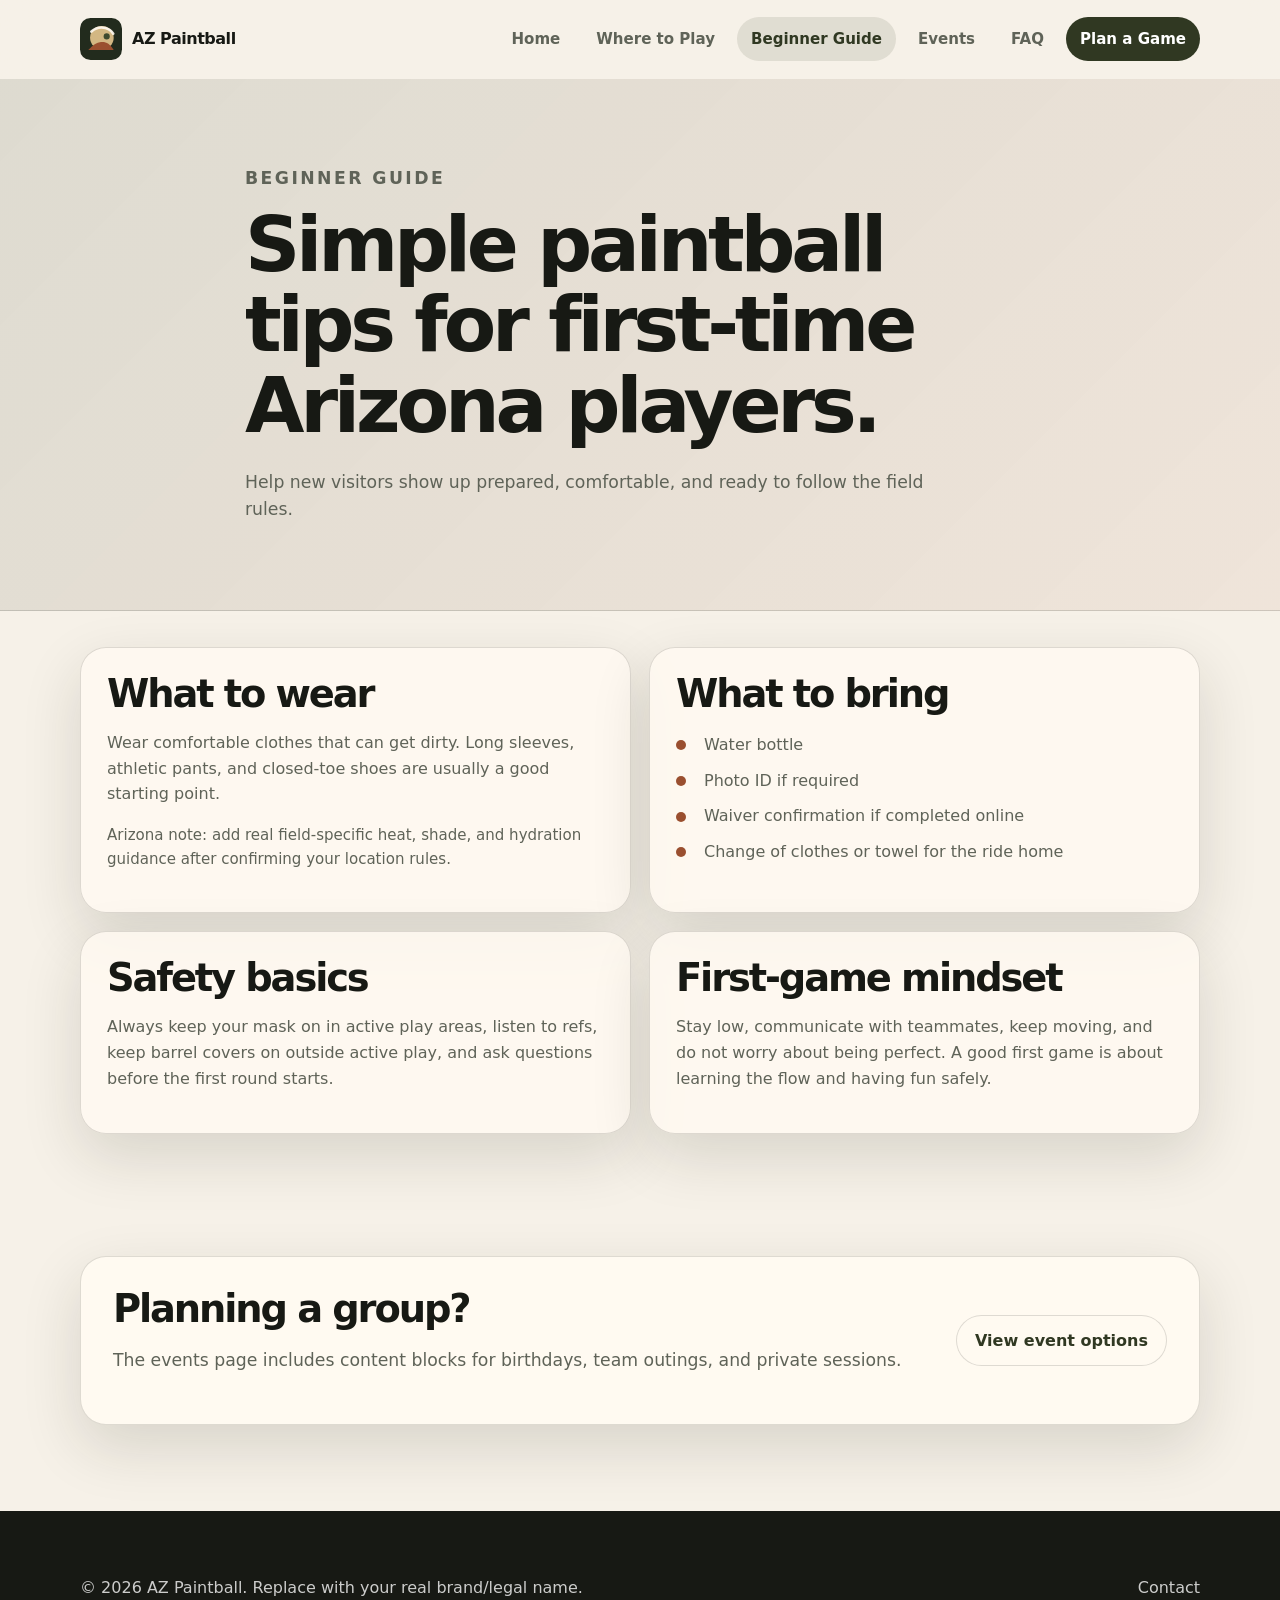
==== beginner-guide.html @ 826a094c "Create AZ Paintball static website" ====
<!doctype html>
<html lang="en">
<head>
  <meta charset="utf-8">
  <meta name="viewport" content="width=device-width, initial-scale=1">
  <meta name="description" content="Beginner-friendly Arizona paintball tips for clothing, safety, rental gear, hydration, waivers, and first-time game expectations.">
  <meta name="theme-color" content="#303822">
  <title>Arizona Paintball Beginner Guide | AZ Paintball</title>
  <link rel="icon" href="assets/img/logo.svg" type="image/svg+xml">
  <link rel="stylesheet" href="assets/css/styles.css">
</head>
<body>
  <a class="skip-link" href="#content">Skip to content</a>
  <header class="site-header" data-header><nav class="container nav" aria-label="Main navigation"><a class="brand" href="index.html"><img src="assets/img/logo.svg" alt="" width="42" height="42"><span>AZ Paintball</span></a><button class="nav-toggle" type="button" aria-expanded="false" aria-controls="site-menu" data-nav-toggle><span class="sr-only">Menu</span><span></span><span></span><span></span></button><ul id="site-menu" class="nav-links" data-nav-menu><li><a href="index.html">Home</a></li><li><a href="fields.html">Where to Play</a></li><li><a aria-current="page" href="beginner-guide.html">Beginner Guide</a></li><li><a href="events.html">Events</a></li><li><a href="faq.html">FAQ</a></li><li><a class="nav-cta" href="contact.html">Plan a Game</a></li></ul></nav></header>
  <main id="content">
    <section class="page-hero section"><div class="container narrow"><p class="eyebrow">Beginner guide</p><h1>Simple paintball tips for first-time Arizona players.</h1><p class="lead">Help new visitors show up prepared, comfortable, and ready to follow the field rules.</p></div></section>
    <section class="section compact"><div class="container guide-grid">
      <article class="card"><h2>What to wear</h2><p>Wear comfortable clothes that can get dirty. Long sleeves, athletic pants, and closed-toe shoes are usually a good starting point.</p><p class="note">Arizona note: add real field-specific heat, shade, and hydration guidance after confirming your location rules.</p></article>
      <article class="card"><h2>What to bring</h2><ul class="checks"><li>Water bottle</li><li>Photo ID if required</li><li>Waiver confirmation if completed online</li><li>Change of clothes or towel for the ride home</li></ul></article>
      <article class="card"><h2>Safety basics</h2><p>Always keep your mask on in active play areas, listen to refs, keep barrel covers on outside active play, and ask questions before the first round starts.</p></article>
      <article class="card"><h2>First-game mindset</h2><p>Stay low, communicate with teammates, keep moving, and do not worry about being perfect. A good first game is about learning the flow and having fun safely.</p></article>
    </div></section>
    <section class="section compact"><div class="container cta-panel light"><div><h2>Planning a group?</h2><p>The events page includes content blocks for birthdays, team outings, and private sessions.</p></div><a class="button secondary" href="events.html">View event options</a></div></section>
  </main>
  <footer class="site-footer"><div class="container footer-simple"><p>© <span data-year></span> AZ Paintball. Replace with your real brand/legal name.</p><a href="contact.html">Contact</a></div></footer>
  <script src="assets/js/main.js" defer></script>
</body>
</html>
---- assets/css/styles.css ----
:root{--bg:#f6f1e8;--surface:#fffaf1;--surface-2:#ece1cf;--ink:#171914;--muted:#5f6358;--green:#303822;--green-2:#465435;--clay:#9a4f2f;--sand:#d3b783;--border:rgba(23,25,20,.14);--shadow:0 22px 60px rgba(38,34,24,.14);--radius:26px;--container:1120px;--header:78px}*{box-sizing:border-box}html{scroll-behavior:smooth}body{margin:0;background:var(--bg);color:var(--ink);font-family:Inter,ui-sans-serif,system-ui,-apple-system,BlinkMacSystemFont,"Segoe UI",sans-serif;line-height:1.6;text-rendering:optimizeLegibility}a{color:inherit;text-decoration:none}img{max-width:100%;height:auto}button,input,textarea{font:inherit}.container{width:min(calc(100% - 32px),var(--container));margin-inline:auto}.narrow{max-width:790px}.section{padding:86px 0}.compact{padding-top:36px}.skip-link{position:absolute;left:12px;top:12px;z-index:50;padding:10px 14px;background:var(--ink);color:#fff;border-radius:12px;transform:translateY(-160%)}.skip-link:focus{transform:translateY(0)}.sr-only{position:absolute;width:1px;height:1px;overflow:hidden;clip:rect(0,0,0,0);white-space:nowrap}.site-header{position:sticky;top:0;z-index:20;min-height:var(--header);background:rgba(246,241,232,.92);backdrop-filter:blur(16px);border-bottom:1px solid transparent}.site-header.is-scrolled{border-color:var(--border);box-shadow:0 12px 30px rgba(23,25,20,.08)}.nav{min-height:var(--header);display:flex;align-items:center;justify-content:space-between;gap:20px}.brand{display:inline-flex;align-items:center;gap:10px;font-weight:850;letter-spacing:-.03em;white-space:nowrap}.nav-links{display:flex;align-items:center;gap:8px;margin:0;padding:0;list-style:none}.nav-links a{display:inline-flex;align-items:center;min-height:44px;padding:10px 14px;border-radius:999px;color:var(--muted);font-size:.94rem;font-weight:760}.nav-links a:hover,.nav-links a:focus-visible,.nav-links a[aria-current=page]{background:rgba(48,56,34,.11);color:var(--green);outline:0}.nav-links .nav-cta{background:var(--green);color:#fff}.nav-links .nav-cta:hover,.nav-links .nav-cta:focus-visible{background:var(--green-2);color:#fff}.nav-toggle{display:none;width:48px;height:48px;border:1px solid var(--border);border-radius:14px;background:var(--surface);align-items:center;justify-content:center;flex-direction:column;gap:5px;cursor:pointer}.nav-toggle span:not(.sr-only){width:20px;height:2px;border-radius:999px;background:var(--ink)}.hero{overflow:hidden;background:radial-gradient(circle at 14% 10%,rgba(154,79,47,.16),transparent 32%),linear-gradient(135deg,rgba(48,56,34,.13),rgba(211,183,131,.22))}.hero-grid{display:grid;grid-template-columns:minmax(0,1.2fr) minmax(300px,.8fr);gap:44px;align-items:center}.eyebrow{margin:0 0 12px;color:var(--clay);font-size:.76rem;font-weight:850;text-transform:uppercase;letter-spacing:.14em}h1,h2,h3,p{overflow-wrap:anywhere}h1,h2,h3{margin:0;line-height:1.05;letter-spacing:-.055em}h1{font-size:clamp(2.55rem,6vw,5.45rem);max-width:860px}h2{font-size:clamp(1.55rem,3vw,2.75rem)}h3{font-size:1.17rem}.lead,.section-head p,.split p,.page-hero p,.cta-panel p{color:var(--muted);font-size:1.08rem}.lead{max-width:680px;margin:22px 0 0}.actions{display:flex;flex-wrap:wrap;gap:12px;margin-top:30px}.button{display:inline-flex;align-items:center;justify-content:center;min-height:48px;padding:12px 18px;border-radius:999px;border:1px solid transparent;font-weight:820;cursor:pointer;transition:transform .16s ease,background .16s ease}.button:hover,.button:focus-visible{transform:translateY(-1px);outline:0}.button.primary{background:var(--green);color:#fff;box-shadow:0 12px 26px rgba(34,43,29,.22)}.button.primary:hover{background:var(--green-2)}.button.secondary{border-color:var(--border);background:rgba(255,250,241,.72);color:var(--green)}.small,.note{color:var(--muted);font-size:.94rem}.feature-card,.card,.faq-list details{border:1px solid var(--border);background:rgba(255,250,241,.84);border-radius:var(--radius);box-shadow:var(--shadow)}.feature-card{min-height:420px;padding:30px;display:flex;flex-direction:column;justify-content:flex-end;background:linear-gradient(160deg,rgba(34,43,29,.93),rgba(63,74,47,.83)),repeating-linear-gradient(45deg,transparent 0 18px,rgba(211,183,131,.16) 18px 20px);color:#fff}.feature-card p,.feature-card dd{color:rgba(255,255,255,.78)}.pill{display:inline-flex;align-self:flex-start;padding:7px 11px;border-radius:999px;background:var(--sand);color:#2f2717;font-size:.78rem;font-weight:850}.pill.muted{background:rgba(48,56,34,.11);color:var(--green)}.specs{margin:22px 0 0}.specs div{display:grid;grid-template-columns:92px 1fr;gap:14px;padding:14px 0;border-top:1px solid rgba(255,255,255,.18)}.specs dt{font-weight:850}.specs dd{margin:0}.section-head{max-width:790px;margin-bottom:28px}.grid{display:grid;gap:18px}.grid.three{grid-template-columns:repeat(3,minmax(0,1fr))}.grid.two{grid-template-columns:repeat(2,minmax(0,1fr))}.card{padding:26px}.card p,.faq-list p{color:var(--muted)}.number{display:inline-grid;place-items:center;width:44px;height:44px;margin-bottom:24px;border-radius:50%;background:var(--green);color:#fff;font-weight:850}.band{background:var(--surface-2);border-block:1px solid var(--border)}.split{display:grid;grid-template-columns:minmax(0,.95fr) minmax(280px,1.05fr);gap:34px;align-items:center}.link-stack{display:grid;gap:12px}.link-stack a{display:flex;justify-content:space-between;gap:18px;padding:18px 20px;border:1px solid var(--border);border-radius:18px;background:rgba(255,250,241,.76);color:var(--green);font-weight:850}.cta-panel{display:flex;align-items:center;justify-content:space-between;gap:24px;padding:32px;border-radius:var(--radius);background:var(--green);color:#fff;box-shadow:var(--shadow)}.cta-panel p{color:rgba(255,255,255,.78)}.cta-panel.light{background:var(--surface);color:var(--ink);border:1px solid var(--border)}.cta-panel.light p{color:var(--muted)}.page-hero{background:linear-gradient(135deg,rgba(48,56,34,.12),rgba(154,79,47,.08));border-bottom:1px solid var(--border)}.checks,.check-panel{margin:18px 0 0;padding:0;list-style:none;display:grid;gap:10px}.checks li,.check-panel li{position:relative;padding-left:28px;color:var(--muted)}.checks li:before,.check-panel li:before{content:"";position:absolute;left:0;top:.52em;width:10px;height:10px;border-radius:50%;background:var(--clay)}.location.dark{background:var(--green);color:#fff}.location.dark p{color:rgba(255,255,255,.78)}.check-panel{padding:24px;border:1px solid var(--border);border-radius:var(--radius);background:rgba(255,250,241,.76)}.guide-grid{display:grid;grid-template-columns:repeat(2,minmax(0,1fr));gap:18px}.text-link{display:inline-flex;margin-top:8px;color:var(--clay);font-weight:850}.timeline{display:grid;grid-template-columns:minmax(0,.85fr) minmax(280px,1.15fr);gap:34px}.steps{margin:0;padding:0;list-style:none;display:grid;gap:16px}.steps li{display:grid;grid-template-columns:46px 1fr;gap:16px;padding:20px;border-radius:18px;background:rgba(255,250,241,.78);border:1px solid var(--border)}.steps span{display:grid;place-items:center;width:42px;height:42px;border-radius:50%;background:var(--green);color:#fff;font-weight:850}.steps p{margin:8px 0 0;color:var(--muted)}.faq-list{display:grid;gap:14px}.faq-list details{padding:22px 24px}.faq-list summary{cursor:pointer;font-size:1.08rem;font-weight:850}.contact-grid{display:grid;grid-template-columns:minmax(260px,.82fr) minmax(0,1.18fr);gap:20px;align-items:start}.form-card{display:grid;gap:12px}.form-card label{font-weight:850}.form-card input,.form-card textarea{width:100%;border:1px solid var(--border);border-radius:12px;background:#fffdf8;padding:13px 14px;color:var(--ink)}.form-card input:focus,.form-card textarea:focus{outline:3px solid rgba(154,79,47,.22);border-color:var(--clay)}.form-alert{padding:12px 14px;border-radius:12px;background:rgba(211,183,131,.24);color:var(--green);font-weight:780}.site-footer{padding:48px 0;background:var(--ink);color:rgba(255,255,255,.78)}.footer-grid{display:grid;grid-template-columns:1.4fr .6fr .9fr;gap:28px}.footer-brand{color:#fff;margin-bottom:12px}.site-footer h2{color:#fff;font-size:1rem;letter-spacing:0;margin-bottom:10px}.site-footer ul{margin:0;padding:0;list-style:none;display:grid;gap:8px}.site-footer a:hover,.site-footer a:focus-visible{color:#fff}.footer-simple{display:flex;align-items:center;justify-content:space-between;gap:16px}@media (max-width:900px){.nav-toggle{display:inline-flex}.nav-links{position:absolute;top:calc(var(--header) - 1px);left:16px;right:16px;display:none;flex-direction:column;align-items:stretch;padding:14px;border:1px solid var(--border);border-radius:20px;background:var(--surface);box-shadow:var(--shadow)}.nav-links.is-open{display:flex}.nav-links a{justify-content:center;border-radius:14px}.hero-grid,.split,.timeline,.contact-grid,.footer-grid{grid-template-columns:1fr}.grid.three,.grid.two,.guide-grid{grid-template-columns:1fr}.section{padding:68px 0}.compact{padding-top:30px}}@media (max-width:560px){.container{width:min(calc(100% - 24px),var(--container))}.feature-card{min-height:320px}.cta-panel,.footer-simple{align-items:stretch;flex-direction:column}.button{width:100%}.specs div,.steps li{grid-template-columns:1fr}}@media (prefers-reduced-motion:reduce){*,*:before,*:after{scroll-behavior:auto!important;transition-duration:.01ms!important;animation-duration:.01ms!important;animation-iteration-count:1!important}}
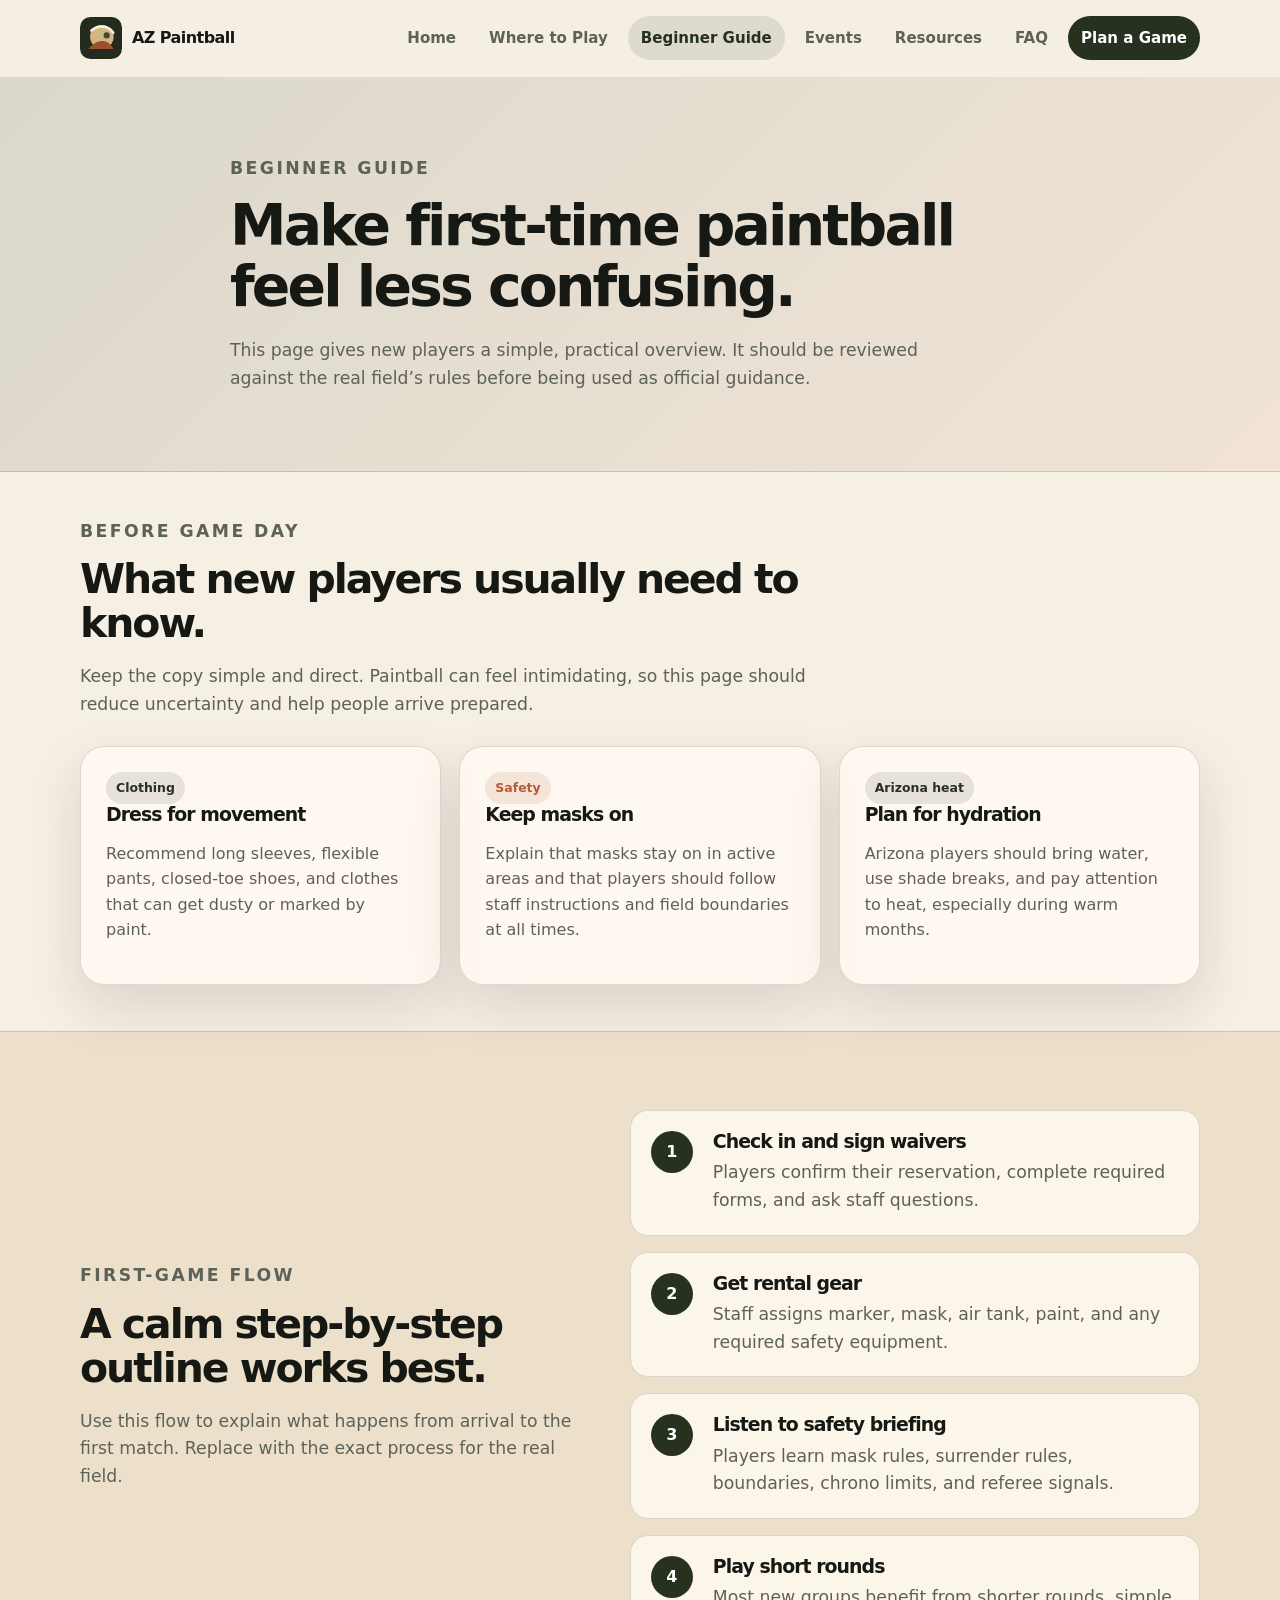
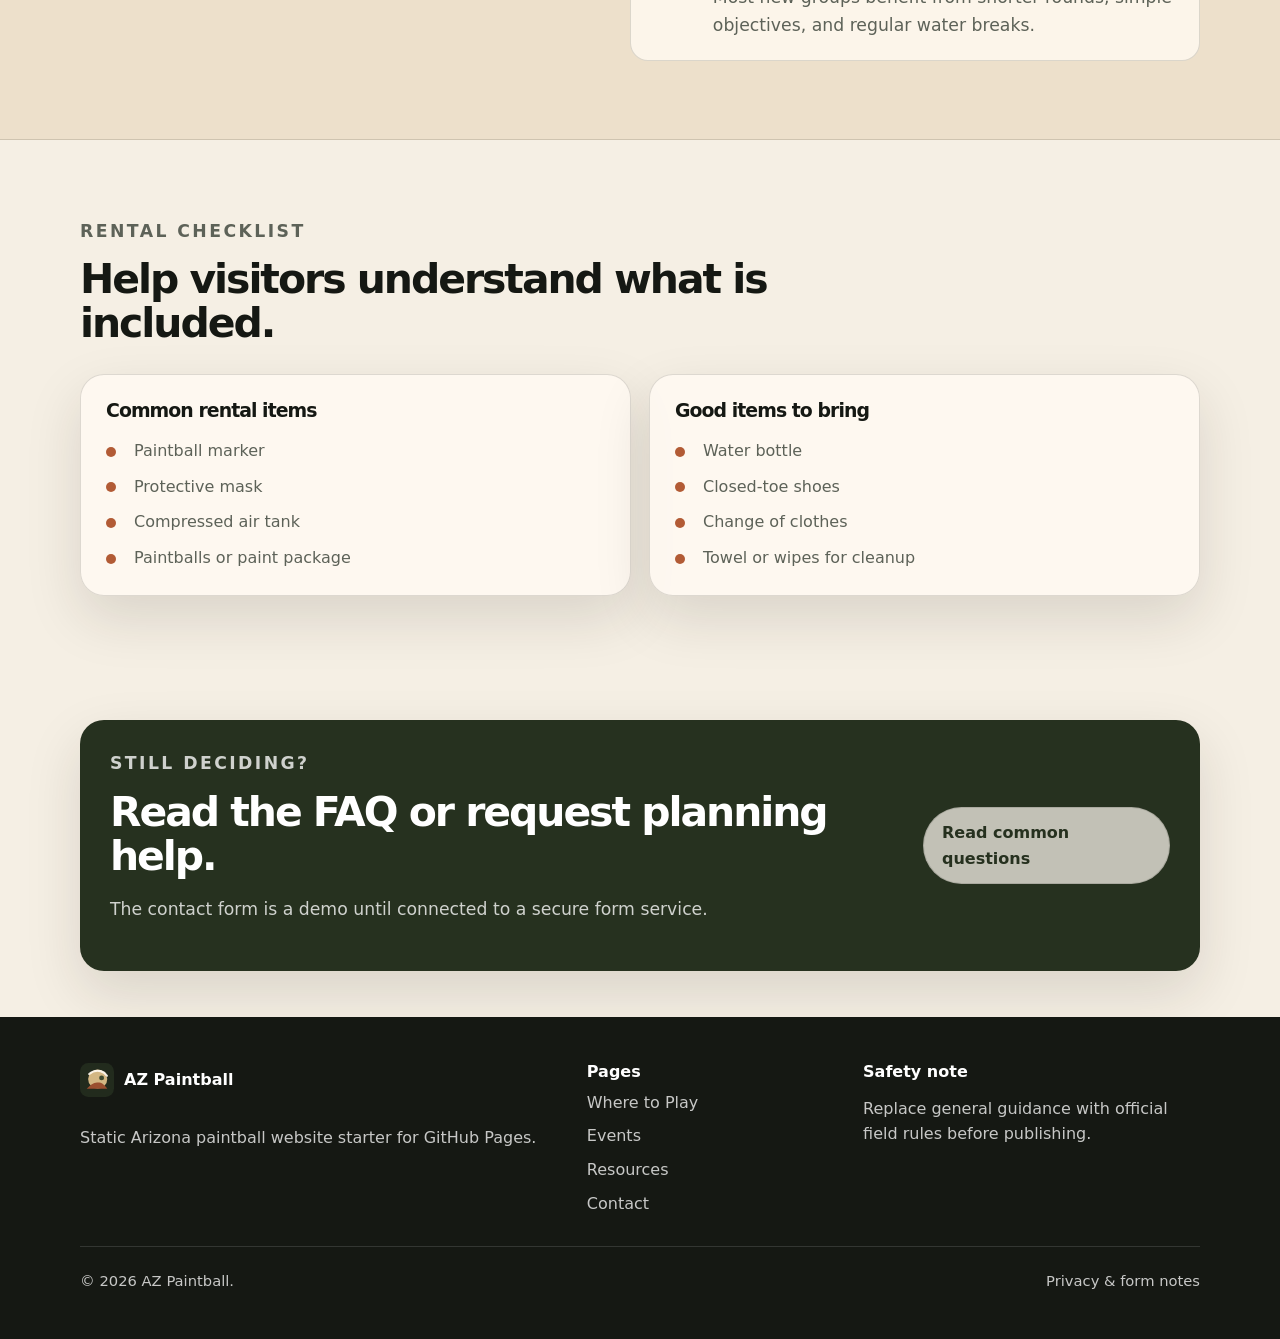
==== commit b9b35c98: "Rebuild beginner guide page" ====
--- a/beginner-guide.html
+++ b/beginner-guide.html
@@ -3,26 +3,27 @@
 <head>
   <meta charset="utf-8">
   <meta name="viewport" content="width=device-width, initial-scale=1">
-  <meta name="description" content="Beginner-friendly Arizona paintball tips for clothing, safety, rental gear, hydration, waivers, and first-time game expectations.">
-  <meta name="theme-color" content="#303822">
-  <title>Arizona Paintball Beginner Guide | AZ Paintball</title>
+  <meta name="description" content="A beginner-friendly Arizona paintball guide covering what to wear, safety basics, rentals, hydration, arrival tips, and first-game expectations.">
+  <meta name="theme-color" content="#26311f">
+  <title>Beginner Paintball Guide | AZ Paintball</title>
   <link rel="icon" href="assets/img/logo.svg" type="image/svg+xml">
   <link rel="stylesheet" href="assets/css/styles.css">
 </head>
 <body>
   <a class="skip-link" href="#content">Skip to content</a>
-  <header class="site-header" data-header><nav class="container nav" aria-label="Main navigation"><a class="brand" href="index.html"><img src="assets/img/logo.svg" alt="" width="42" height="42"><span>AZ Paintball</span></a><button class="nav-toggle" type="button" aria-expanded="false" aria-controls="site-menu" data-nav-toggle><span class="sr-only">Menu</span><span></span><span></span><span></span></button><ul id="site-menu" class="nav-links" data-nav-menu><li><a href="index.html">Home</a></li><li><a href="fields.html">Where to Play</a></li><li><a aria-current="page" href="beginner-guide.html">Beginner Guide</a></li><li><a href="events.html">Events</a></li><li><a href="faq.html">FAQ</a></li><li><a class="nav-cta" href="contact.html">Plan a Game</a></li></ul></nav></header>
+  <header class="site-header" data-header><nav class="container nav" aria-label="Main navigation"><a class="brand" href="index.html"><img src="assets/img/logo.svg" alt="" width="42" height="42"><span>AZ Paintball</span></a><button class="nav-toggle" type="button" aria-expanded="false" aria-controls="site-menu" data-nav-toggle><span class="sr-only">Menu</span><span></span><span></span><span></span></button><ul id="site-menu" class="nav-links" data-nav-menu><li><a href="index.html">Home</a></li><li><a href="fields.html">Where to Play</a></li><li><a aria-current="page" href="beginner-guide.html">Beginner Guide</a></li><li><a href="events.html">Events</a></li><li><a href="resources.html">Resources</a></li><li><a href="faq.html">FAQ</a></li><li><a class="nav-cta" href="contact.html">Plan a Game</a></li></ul></nav></header>
   <main id="content">
-    <section class="page-hero section"><div class="container narrow"><p class="eyebrow">Beginner guide</p><h1>Simple paintball tips for first-time Arizona players.</h1><p class="lead">Help new visitors show up prepared, comfortable, and ready to follow the field rules.</p></div></section>
-    <section class="section compact"><div class="container guide-grid">
-      <article class="card"><h2>What to wear</h2><p>Wear comfortable clothes that can get dirty. Long sleeves, athletic pants, and closed-toe shoes are usually a good starting point.</p><p class="note">Arizona note: add real field-specific heat, shade, and hydration guidance after confirming your location rules.</p></article>
-      <article class="card"><h2>What to bring</h2><ul class="checks"><li>Water bottle</li><li>Photo ID if required</li><li>Waiver confirmation if completed online</li><li>Change of clothes or towel for the ride home</li></ul></article>
-      <article class="card"><h2>Safety basics</h2><p>Always keep your mask on in active play areas, listen to refs, keep barrel covers on outside active play, and ask questions before the first round starts.</p></article>
-      <article class="card"><h2>First-game mindset</h2><p>Stay low, communicate with teammates, keep moving, and do not worry about being perfect. A good first game is about learning the flow and having fun safely.</p></article>
-    </div></section>
-    <section class="section compact"><div class="container cta-panel light"><div><h2>Planning a group?</h2><p>The events page includes content blocks for birthdays, team outings, and private sessions.</p></div><a class="button secondary" href="events.html">View event options</a></div></section>
+    <section class="page-hero section"><div class="container narrow"><p class="eyebrow">Beginner guide</p><h1>Make first-time paintball feel less confusing.</h1><p class="lead">This page gives new players a simple, practical overview. It should be reviewed against the real field’s rules before being used as official guidance.</p></div></section>
+    <section class="section-tight"><div class="container"><div class="section-head"><p class="eyebrow">Before game day</p><h2>What new players usually need to know.</h2><p>Keep the copy simple and direct. Paintball can feel intimidating, so this page should reduce uncertainty and help people arrive prepared.</p></div><div class="grid three">
+      <article class="card"><span class="badge green">Clothing</span><h3>Dress for movement</h3><p>Recommend long sleeves, flexible pants, closed-toe shoes, and clothes that can get dusty or marked by paint.</p></article>
+      <article class="card"><span class="badge">Safety</span><h3>Keep masks on</h3><p>Explain that masks stay on in active areas and that players should follow staff instructions and field boundaries at all times.</p></article>
+      <article class="card"><span class="badge green">Arizona heat</span><h3>Plan for hydration</h3><p>Arizona players should bring water, use shade breaks, and pay attention to heat, especially during warm months.</p></article>
+    </div></div></section>
+    <section class="section section-muted"><div class="container split"><div><p class="eyebrow">First-game flow</p><h2>A calm step-by-step outline works best.</h2><p>Use this flow to explain what happens from arrival to the first match. Replace with the exact process for the real field.</p></div><ol class="steps"><li><span>1</span><div><h3>Check in and sign waivers</h3><p>Players confirm their reservation, complete required forms, and ask staff questions.</p></div></li><li><span>2</span><div><h3>Get rental gear</h3><p>Staff assigns marker, mask, air tank, paint, and any required safety equipment.</p></div></li><li><span>3</span><div><h3>Listen to safety briefing</h3><p>Players learn mask rules, surrender rules, boundaries, chrono limits, and referee signals.</p></div></li><li><span>4</span><div><h3>Play short rounds</h3><p>Most new groups benefit from shorter rounds, simple objectives, and regular water breaks.</p></div></li></ol></div></section>
+    <section class="section"><div class="container"><div class="section-head"><p class="eyebrow">Rental checklist</p><h2>Help visitors understand what is included.</h2></div><div class="grid two"><article class="card"><h3>Common rental items</h3><ul class="checks"><li>Paintball marker</li><li>Protective mask</li><li>Compressed air tank</li><li>Paintballs or paint package</li></ul></article><article class="card"><h3>Good items to bring</h3><ul class="checks"><li>Water bottle</li><li>Closed-toe shoes</li><li>Change of clothes</li><li>Towel or wipes for cleanup</li></ul></article></div></div></section>
+    <section class="section-tight"><div class="container cta-panel"><div><p class="eyebrow">Still deciding?</p><h2>Read the FAQ or request planning help.</h2><p>The contact form is a demo until connected to a secure form service.</p></div><a class="button secondary" href="faq.html">Read common questions</a></div></section>
   </main>
-  <footer class="site-footer"><div class="container footer-simple"><p>© <span data-year></span> AZ Paintball. Replace with your real brand/legal name.</p><a href="contact.html">Contact</a></div></footer>
+  <footer class="site-footer"><div class="container footer-grid"><div><a class="footer-brand" href="index.html"><img src="assets/img/logo.svg" alt="" width="34" height="34">AZ Paintball</a><p>Static Arizona paintball website starter for GitHub Pages.</p></div><div><h2>Pages</h2><ul><li><a href="fields.html">Where to Play</a></li><li><a href="events.html">Events</a></li><li><a href="resources.html">Resources</a></li><li><a href="contact.html">Contact</a></li></ul></div><div><h2>Safety note</h2><p>Replace general guidance with official field rules before publishing.</p></div></div><div class="container footer-bottom"><span>© <span data-year></span> AZ Paintball.</span><a href="privacy.html">Privacy & form notes</a></div></footer>
   <script src="assets/js/main.js" defer></script>
 </body>
 </html>
--- a/assets/css/styles.css
+++ b/assets/css/styles.css
@@ -1 +1,42 @@
-:root{--bg:#f6f1e8;--surface:#fffaf1;--surface-2:#ece1cf;--ink:#171914;--muted:#5f6358;--green:#303822;--green-2:#465435;--clay:#9a4f2f;--sand:#d3b783;--border:rgba(23,25,20,.14);--shadow:0 22px 60px rgba(38,34,24,.14);--radius:26px;--container:1120px;--header:78px}*{box-sizing:border-box}html{scroll-behavior:smooth}body{margin:0;background:var(--bg);color:var(--ink);font-family:Inter,ui-sans-serif,system-ui,-apple-system,BlinkMacSystemFont,"Segoe UI",sans-serif;line-height:1.6;text-rendering:optimizeLegibility}a{color:inherit;text-decoration:none}img{max-width:100%;height:auto}button,input,textarea{font:inherit}.container{width:min(calc(100% - 32px),var(--container));margin-inline:auto}.narrow{max-width:790px}.section{padding:86px 0}.compact{padding-top:36px}.skip-link{position:absolute;left:12px;top:12px;z-index:50;padding:10px 14px;background:var(--ink);color:#fff;border-radius:12px;transform:translateY(-160%)}.skip-link:focus{transform:translateY(0)}.sr-only{position:absolute;width:1px;height:1px;overflow:hidden;clip:rect(0,0,0,0);white-space:nowrap}.site-header{position:sticky;top:0;z-index:20;min-height:var(--header);background:rgba(246,241,232,.92);backdrop-filter:blur(16px);border-bottom:1px solid transparent}.site-header.is-scrolled{border-color:var(--border);box-shadow:0 12px 30px rgba(23,25,20,.08)}.nav{min-height:var(--header);display:flex;align-items:center;justify-content:space-between;gap:20px}.brand{display:inline-flex;align-items:center;gap:10px;font-weight:850;letter-spacing:-.03em;white-space:nowrap}.nav-links{display:flex;align-items:center;gap:8px;margin:0;padding:0;list-style:none}.nav-links a{display:inline-flex;align-items:center;min-height:44px;padding:10px 14px;border-radius:999px;color:var(--muted);font-size:.94rem;font-weight:760}.nav-links a:hover,.nav-links a:focus-visible,.nav-links a[aria-current=page]{background:rgba(48,56,34,.11);color:var(--green);outline:0}.nav-links .nav-cta{background:var(--green);color:#fff}.nav-links .nav-cta:hover,.nav-links .nav-cta:focus-visible{background:var(--green-2);color:#fff}.nav-toggle{display:none;width:48px;height:48px;border:1px solid var(--border);border-radius:14px;background:var(--surface);align-items:center;justify-content:center;flex-direction:column;gap:5px;cursor:pointer}.nav-toggle span:not(.sr-only){width:20px;height:2px;border-radius:999px;background:var(--ink)}.hero{overflow:hidden;background:radial-gradient(circle at 14% 10%,rgba(154,79,47,.16),transparent 32%),linear-gradient(135deg,rgba(48,56,34,.13),rgba(211,183,131,.22))}.hero-grid{display:grid;grid-template-columns:minmax(0,1.2fr) minmax(300px,.8fr);gap:44px;align-items:center}.eyebrow{margin:0 0 12px;color:var(--clay);font-size:.76rem;font-weight:850;text-transform:uppercase;letter-spacing:.14em}h1,h2,h3,p{overflow-wrap:anywhere}h1,h2,h3{margin:0;line-height:1.05;letter-spacing:-.055em}h1{font-size:clamp(2.55rem,6vw,5.45rem);max-width:860px}h2{font-size:clamp(1.55rem,3vw,2.75rem)}h3{font-size:1.17rem}.lead,.section-head p,.split p,.page-hero p,.cta-panel p{color:var(--muted);font-size:1.08rem}.lead{max-width:680px;margin:22px 0 0}.actions{display:flex;flex-wrap:wrap;gap:12px;margin-top:30px}.button{display:inline-flex;align-items:center;justify-content:center;min-height:48px;padding:12px 18px;border-radius:999px;border:1px solid transparent;font-weight:820;cursor:pointer;transition:transform .16s ease,background .16s ease}.button:hover,.button:focus-visible{transform:translateY(-1px);outline:0}.button.primary{background:var(--green);color:#fff;box-shadow:0 12px 26px rgba(34,43,29,.22)}.button.primary:hover{background:var(--green-2)}.button.secondary{border-color:var(--border);background:rgba(255,250,241,.72);color:var(--green)}.small,.note{color:var(--muted);font-size:.94rem}.feature-card,.card,.faq-list details{border:1px solid var(--border);background:rgba(255,250,241,.84);border-radius:var(--radius);box-shadow:var(--shadow)}.feature-card{min-height:420px;padding:30px;display:flex;flex-direction:column;justify-content:flex-end;background:linear-gradient(160deg,rgba(34,43,29,.93),rgba(63,74,47,.83)),repeating-linear-gradient(45deg,transparent 0 18px,rgba(211,183,131,.16) 18px 20px);color:#fff}.feature-card p,.feature-card dd{color:rgba(255,255,255,.78)}.pill{display:inline-flex;align-self:flex-start;padding:7px 11px;border-radius:999px;background:var(--sand);color:#2f2717;font-size:.78rem;font-weight:850}.pill.muted{background:rgba(48,56,34,.11);color:var(--green)}.specs{margin:22px 0 0}.specs div{display:grid;grid-template-columns:92px 1fr;gap:14px;padding:14px 0;border-top:1px solid rgba(255,255,255,.18)}.specs dt{font-weight:850}.specs dd{margin:0}.section-head{max-width:790px;margin-bottom:28px}.grid{display:grid;gap:18px}.grid.three{grid-template-columns:repeat(3,minmax(0,1fr))}.grid.two{grid-template-columns:repeat(2,minmax(0,1fr))}.card{padding:26px}.card p,.faq-list p{color:var(--muted)}.number{display:inline-grid;place-items:center;width:44px;height:44px;margin-bottom:24px;border-radius:50%;background:var(--green);color:#fff;font-weight:850}.band{background:var(--surface-2);border-block:1px solid var(--border)}.split{display:grid;grid-template-columns:minmax(0,.95fr) minmax(280px,1.05fr);gap:34px;align-items:center}.link-stack{display:grid;gap:12px}.link-stack a{display:flex;justify-content:space-between;gap:18px;padding:18px 20px;border:1px solid var(--border);border-radius:18px;background:rgba(255,250,241,.76);color:var(--green);font-weight:850}.cta-panel{display:flex;align-items:center;justify-content:space-between;gap:24px;padding:32px;border-radius:var(--radius);background:var(--green);color:#fff;box-shadow:var(--shadow)}.cta-panel p{color:rgba(255,255,255,.78)}.cta-panel.light{background:var(--surface);color:var(--ink);border:1px solid var(--border)}.cta-panel.light p{color:var(--muted)}.page-hero{background:linear-gradient(135deg,rgba(48,56,34,.12),rgba(154,79,47,.08));border-bottom:1px solid var(--border)}.checks,.check-panel{margin:18px 0 0;padding:0;list-style:none;display:grid;gap:10px}.checks li,.check-panel li{position:relative;padding-left:28px;color:var(--muted)}.checks li:before,.check-panel li:before{content:"";position:absolute;left:0;top:.52em;width:10px;height:10px;border-radius:50%;background:var(--clay)}.location.dark{background:var(--green);color:#fff}.location.dark p{color:rgba(255,255,255,.78)}.check-panel{padding:24px;border:1px solid var(--border);border-radius:var(--radius);background:rgba(255,250,241,.76)}.guide-grid{display:grid;grid-template-columns:repeat(2,minmax(0,1fr));gap:18px}.text-link{display:inline-flex;margin-top:8px;color:var(--clay);font-weight:850}.timeline{display:grid;grid-template-columns:minmax(0,.85fr) minmax(280px,1.15fr);gap:34px}.steps{margin:0;padding:0;list-style:none;display:grid;gap:16px}.steps li{display:grid;grid-template-columns:46px 1fr;gap:16px;padding:20px;border-radius:18px;background:rgba(255,250,241,.78);border:1px solid var(--border)}.steps span{display:grid;place-items:center;width:42px;height:42px;border-radius:50%;background:var(--green);color:#fff;font-weight:850}.steps p{margin:8px 0 0;color:var(--muted)}.faq-list{display:grid;gap:14px}.faq-list details{padding:22px 24px}.faq-list summary{cursor:pointer;font-size:1.08rem;font-weight:850}.contact-grid{display:grid;grid-template-columns:minmax(260px,.82fr) minmax(0,1.18fr);gap:20px;align-items:start}.form-card{display:grid;gap:12px}.form-card label{font-weight:850}.form-card input,.form-card textarea{width:100%;border:1px solid var(--border);border-radius:12px;background:#fffdf8;padding:13px 14px;color:var(--ink)}.form-card input:focus,.form-card textarea:focus{outline:3px solid rgba(154,79,47,.22);border-color:var(--clay)}.form-alert{padding:12px 14px;border-radius:12px;background:rgba(211,183,131,.24);color:var(--green);font-weight:780}.site-footer{padding:48px 0;background:var(--ink);color:rgba(255,255,255,.78)}.footer-grid{display:grid;grid-template-columns:1.4fr .6fr .9fr;gap:28px}.footer-brand{color:#fff;margin-bottom:12px}.site-footer h2{color:#fff;font-size:1rem;letter-spacing:0;margin-bottom:10px}.site-footer ul{margin:0;padding:0;list-style:none;display:grid;gap:8px}.site-footer a:hover,.site-footer a:focus-visible{color:#fff}.footer-simple{display:flex;align-items:center;justify-content:space-between;gap:16px}@media (max-width:900px){.nav-toggle{display:inline-flex}.nav-links{position:absolute;top:calc(var(--header) - 1px);left:16px;right:16px;display:none;flex-direction:column;align-items:stretch;padding:14px;border:1px solid var(--border);border-radius:20px;background:var(--surface);box-shadow:var(--shadow)}.nav-links.is-open{display:flex}.nav-links a{justify-content:center;border-radius:14px}.hero-grid,.split,.timeline,.contact-grid,.footer-grid{grid-template-columns:1fr}.grid.three,.grid.two,.guide-grid{grid-template-columns:1fr}.section{padding:68px 0}.compact{padding-top:30px}}@media (max-width:560px){.container{width:min(calc(100% - 24px),var(--container))}.feature-card{min-height:320px}.cta-panel,.footer-simple{align-items:stretch;flex-direction:column}.button{width:100%}.specs div,.steps li{grid-template-columns:1fr}}@media (prefers-reduced-motion:reduce){*,*:before,*:after{scroll-behavior:auto!important;transition-duration:.01ms!important;animation-duration:.01ms!important;animation-iteration-count:1!important}}
+/* AZ Paintball rebuilt static site styles */
+:root{
+  --bg:#f5efe4;
+  --surface:#fffaf2;
+  --surface-2:#ede0cb;
+  --ink:#151813;
+  --muted:#5d6258;
+  --green:#26311f;
+  --green-2:#3b4a2f;
+  --orange:#b25b35;
+  --gold:#d7b66f;
+  --border:rgba(21,24,19,.14);
+  --shadow:0 22px 55px rgba(35,31,23,.13);
+  --radius:24px;
+  --container:1120px;
+  --header:76px;
+}
+*{box-sizing:border-box}
+html{scroll-behavior:smooth}
+body{margin:0;background:var(--bg);color:var(--ink);font-family:Inter,ui-sans-serif,system-ui,-apple-system,BlinkMacSystemFont,"Segoe UI",Arial,sans-serif;line-height:1.6;text-rendering:optimizeLegibility}
+a{color:inherit;text-decoration:none}
+img,svg{max-width:100%;height:auto}
+button,input,select,textarea{font:inherit}
+.container{width:min(calc(100% - 32px),var(--container));margin-inline:auto}
+.narrow{max-width:820px}
+.section{padding:78px 0}.section-tight{padding:46px 0}.section-muted{background:var(--surface-2);border-block:1px solid var(--border)}
+.skip-link{position:absolute;left:12px;top:12px;z-index:50;padding:10px 14px;border-radius:12px;background:var(--ink);color:#fff;transform:translateY(-160%)}.skip-link:focus{transform:translateY(0)}
+.sr-only{position:absolute;width:1px;height:1px;overflow:hidden;clip:rect(0,0,0,0);white-space:nowrap}
+.site-header{position:sticky;top:0;z-index:30;min-height:var(--header);background:rgba(245,239,228,.93);backdrop-filter:blur(18px);border-bottom:1px solid transparent}.site-header.is-scrolled{border-color:var(--border);box-shadow:0 12px 34px rgba(21,24,19,.08)}
+.nav{min-height:var(--header);display:flex;align-items:center;justify-content:space-between;gap:20px}.brand{display:inline-flex;align-items:center;gap:10px;font-weight:900;letter-spacing:-.035em}.brand img{width:42px;height:42px}.nav-links{display:flex;align-items:center;gap:7px;margin:0;padding:0;list-style:none}.nav-links a{display:inline-flex;align-items:center;min-height:44px;padding:9px 13px;border-radius:999px;color:var(--muted);font-weight:760;font-size:.94rem}.nav-links a:hover,.nav-links a:focus-visible,.nav-links a[aria-current=page]{background:rgba(38,49,31,.11);color:var(--green);outline:0}.nav-links .nav-cta{background:var(--green);color:#fff}.nav-links .nav-cta:hover,.nav-links .nav-cta:focus-visible{background:var(--green-2);color:#fff}
+.nav-toggle{display:none;width:48px;height:48px;border:1px solid var(--border);border-radius:14px;background:var(--surface);align-items:center;justify-content:center;flex-direction:column;gap:5px;cursor:pointer}.nav-toggle span:not(.sr-only){width:20px;height:2px;border-radius:999px;background:var(--ink)}
+h1,h2,h3,p{overflow-wrap:anywhere}h1,h2,h3{margin:0;line-height:1.08;letter-spacing:-.05em}h1{font-size:clamp(2.35rem,4.6vw,3.55rem);max-width:850px}h2{font-size:clamp(1.65rem,3.2vw,2.65rem)}h3{font-size:1.18rem}.eyebrow{margin:0 0 12px;color:var(--orange);font-weight:900;font-size:.76rem;text-transform:uppercase;letter-spacing:.14em}.lead,.section-head p,.page-hero p,.split p,.cta-panel p{color:var(--muted);font-size:1.08rem}.lead{max-width:700px;margin:20px 0 0}.small,.note{color:var(--muted);font-size:.94rem}
+.hero{overflow:hidden;background:radial-gradient(circle at 15% 8%,rgba(178,91,53,.18),transparent 30%),linear-gradient(135deg,rgba(38,49,31,.12),rgba(215,182,111,.20))}.hero-grid{display:grid;grid-template-columns:minmax(0,1.05fr) minmax(300px,.95fr);gap:40px;align-items:center}.actions{display:flex;flex-wrap:wrap;gap:12px;margin-top:28px}.button{display:inline-flex;align-items:center;justify-content:center;min-height:48px;padding:12px 18px;border:1px solid transparent;border-radius:999px;font-weight:850;cursor:pointer;transition:transform .16s ease,background .16s ease,border-color .16s ease}.button:hover,.button:focus-visible{transform:translateY(-1px);outline:0}.button.primary{background:var(--green);color:#fff;box-shadow:0 12px 24px rgba(38,49,31,.22)}.button.primary:hover{background:var(--green-2)}.button.secondary{background:rgba(255,250,242,.72);border-color:var(--border);color:var(--green)}
+.media-card{min-height:390px;border:1px solid var(--border);border-radius:32px;box-shadow:var(--shadow);background:linear-gradient(160deg,rgba(38,49,31,.94),rgba(59,74,47,.84)),repeating-linear-gradient(45deg,rgba(215,182,111,.16) 0 18px,rgba(255,250,242,.08) 18px 20px);color:#fff;padding:28px;display:flex;flex-direction:column;justify-content:space-between}.media-card p,.media-card dd{color:rgba(255,255,255,.78)}.placeholder-label{display:inline-flex;align-self:flex-start;padding:8px 12px;border-radius:999px;background:var(--gold);color:#2d2618;font-weight:900;font-size:.78rem}.photo-frame{border:1px dashed rgba(255,255,255,.42);border-radius:22px;padding:22px;background:rgba(255,255,255,.08)}.spec-list{margin:18px 0 0;display:grid;gap:10px}.spec-list div{display:flex;justify-content:space-between;gap:16px;padding-top:10px;border-top:1px solid rgba(255,255,255,.18)}.spec-list dt{font-weight:850}.spec-list dd{margin:0;text-align:right}
+.section-head{max-width:790px;margin-bottom:28px}.grid{display:grid;gap:18px}.grid.two{grid-template-columns:repeat(2,minmax(0,1fr))}.grid.three{grid-template-columns:repeat(3,minmax(0,1fr))}.card,.form-card,.faq-list details,.check-panel{border:1px solid var(--border);border-radius:var(--radius);background:rgba(255,250,242,.84);box-shadow:var(--shadow);padding:25px}.card p,.faq-list p,.check-panel li{color:var(--muted)}.card-top{display:flex;align-items:flex-start;justify-content:space-between;gap:16px;margin-bottom:18px}.badge{display:inline-flex;align-items:center;min-height:30px;padding:6px 10px;border-radius:999px;background:rgba(178,91,53,.12);color:var(--orange);font-weight:850;font-size:.78rem}.badge.green{background:rgba(38,49,31,.11);color:var(--green)}.icon-circle{display:grid;place-items:center;width:44px;height:44px;border-radius:50%;background:var(--green);color:#fff;font-weight:900}.checks{margin:18px 0 0;padding:0;list-style:none;display:grid;gap:10px}.checks li{position:relative;padding-left:28px;color:var(--muted)}.checks li:before{content:"";position:absolute;left:0;top:.55em;width:10px;height:10px;border-radius:50%;background:var(--orange)}
+.page-hero{background:linear-gradient(135deg,rgba(38,49,31,.12),rgba(178,91,53,.08));border-bottom:1px solid var(--border)}.split{display:grid;grid-template-columns:minmax(0,.95fr) minmax(280px,1.05fr);gap:34px;align-items:center}.link-stack{display:grid;gap:12px}.link-stack a{display:flex;justify-content:space-between;gap:18px;padding:18px 20px;border:1px solid var(--border);border-radius:18px;background:rgba(255,250,242,.78);color:var(--green);font-weight:850}.link-stack a:hover,.link-stack a:focus-visible{outline:0;border-color:rgba(38,49,31,.35);background:#fffaf2}.steps{margin:0;padding:0;list-style:none;display:grid;gap:16px}.steps li{display:grid;grid-template-columns:46px 1fr;gap:16px;padding:20px;border:1px solid var(--border);border-radius:18px;background:rgba(255,250,242,.80)}.steps span{display:grid;place-items:center;width:42px;height:42px;border-radius:50%;background:var(--green);color:#fff;font-weight:900}.steps p{margin:8px 0 0;color:var(--muted)}
+.cta-panel{display:flex;align-items:center;justify-content:space-between;gap:24px;padding:30px;border-radius:var(--radius);background:var(--green);color:#fff;box-shadow:var(--shadow)}.cta-panel p{color:rgba(255,255,255,.78)}.cta-panel.light{background:var(--surface);color:var(--ink);border:1px solid var(--border)}.cta-panel.light p{color:var(--muted)}
+.faq-list{display:grid;gap:14px}.faq-list details{padding:22px 24px}.faq-list summary{cursor:pointer;font-size:1.08rem;font-weight:850}.faq-list summary:focus-visible{outline:3px solid rgba(178,91,53,.24);border-radius:10px}.contact-grid{display:grid;grid-template-columns:minmax(260px,.82fr) minmax(0,1.18fr);gap:20px;align-items:start}.form-card{display:grid;gap:13px}.form-row{display:grid;grid-template-columns:1fr 1fr;gap:12px}.form-card label{font-weight:850}.form-card input,.form-card select,.form-card textarea{width:100%;border:1px solid var(--border);border-radius:13px;background:#fffdf8;padding:13px 14px;color:var(--ink)}.form-card input:focus,.form-card select:focus,.form-card textarea:focus{outline:3px solid rgba(178,91,53,.23);border-color:var(--orange)}.form-alert{padding:12px 14px;border-radius:13px;background:rgba(215,182,111,.24);color:var(--green);font-weight:780}
+.site-footer{padding:46px 0;background:var(--ink);color:rgba(255,255,255,.76)}.footer-grid{display:grid;grid-template-columns:1.35fr .7fr .95fr;gap:28px}.footer-brand{display:inline-flex;align-items:center;gap:10px;color:#fff;font-weight:900;margin-bottom:12px}.footer-brand img{width:34px;height:34px}.site-footer h2{font-size:1rem;letter-spacing:0;color:#fff;margin:0 0 10px}.site-footer ul{margin:0;padding:0;list-style:none;display:grid;gap:8px}.site-footer a:hover,.site-footer a:focus-visible{color:#fff}.footer-bottom{display:flex;justify-content:space-between;gap:16px;margin-top:30px;padding-top:22px;border-top:1px solid rgba(255,255,255,.13);font-size:.92rem}
+@media (max-width:950px){.nav-toggle{display:inline-flex}.nav-links{position:absolute;top:calc(var(--header) - 1px);left:16px;right:16px;display:none;flex-direction:column;align-items:stretch;padding:14px;border:1px solid var(--border);border-radius:20px;background:var(--surface);box-shadow:var(--shadow)}.nav-links.is-open{display:flex}.nav-links a{justify-content:center;border-radius:14px}.hero-grid,.split,.contact-grid,.footer-grid{grid-template-columns:1fr}.grid.three,.grid.two{grid-template-columns:1fr}.section{padding:64px 0}}
+@media (max-width:560px){.container{width:min(calc(100% - 24px),var(--container))}.media-card{min-height:320px}.cta-panel,.footer-bottom{align-items:stretch;flex-direction:column}.button{width:100%}.form-row,.steps li{grid-template-columns:1fr}.spec-list div{display:grid}.spec-list dd{text-align:left}.section{padding:54px 0}}
+@media (prefers-reduced-motion:reduce){*,*:before,*:after{scroll-behavior:auto!important;transition-duration:.01ms!important;animation-duration:.01ms!important;animation-iteration-count:1!important}}
